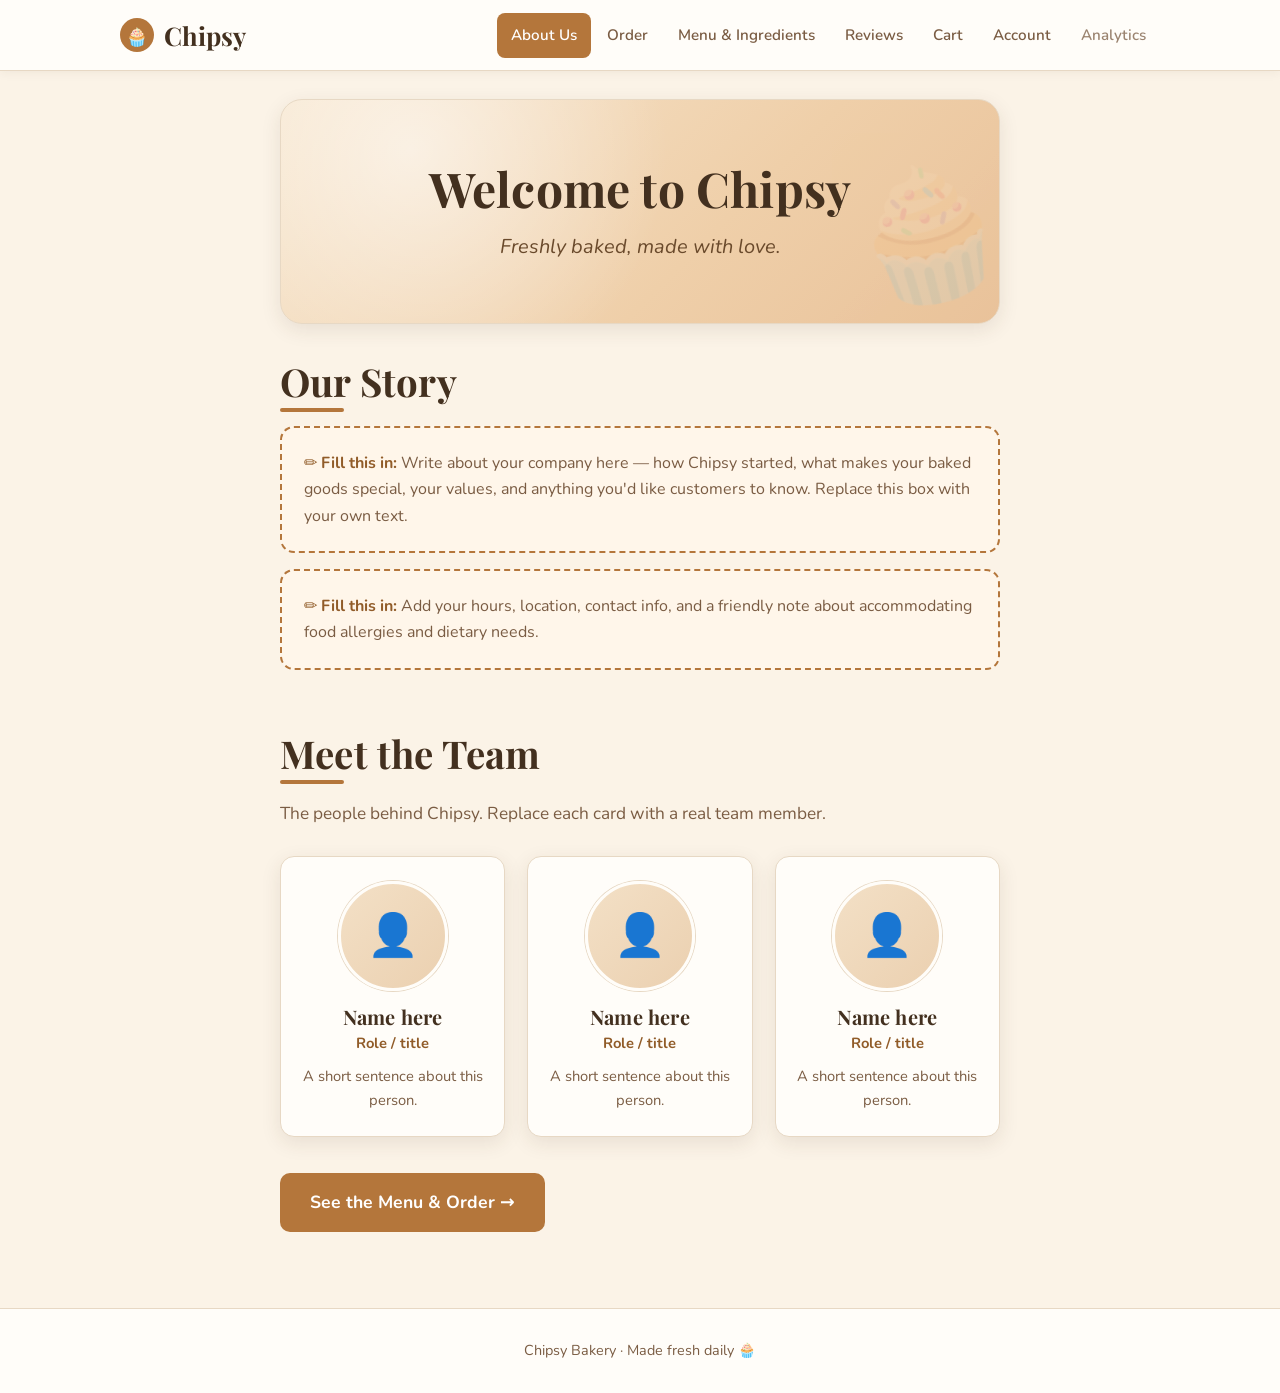
==== about.html @ 88dcda20 "Initial commit: Chipsy bakery website Multi-page static site: About/team, Order menu, Checkout with " ====
<!DOCTYPE html>
<html lang="en">
<head>
<meta charset="UTF-8">
<meta name="viewport" content="width=device-width, initial-scale=1.0">
<title>Chipsy Bakery — About Us</title>
<link rel="stylesheet" href="styles.css">
</head>
<body data-page="about">

<header class="topbar">
  <div class="topbar-inner">
    <a class="brand" href="about.html"><span class="logo">🧁</span> Chipsy</a>
    <nav class="tabs">
      <a href="about.html" class="active">About Us</a>
      <a href="menu.html">Order</a>
      <a href="descriptions.html">Menu &amp; Ingredients</a>
      <a href="reviews.html">Reviews</a>
      <a href="checkout.html">Cart <span class="cart-count" data-cart-count style="display:none">0</span></a>
      <a href="account.html">Account</a>
      <a href="analytics.html" class="private" title="Private – owners only">Analytics</a>
    </nav>
  </div>
</header>

<div class="wrap narrow">
  <div class="hero">
    <h1>Welcome to Chipsy</h1>
    <p>Freshly baked, made with love.</p>
  </div>

  <h2 class="page-title">Our Story</h2>

  <div class="fill-in">
    <strong>✏️ Fill this in:</strong> Write about your company here — how Chipsy
    started, what makes your baked goods special, your values, and anything you'd
    like customers to know. Replace this box with your own text.
  </div>

  <div class="fill-in">
    <strong>✏️ Fill this in:</strong> Add your hours, location, contact info,
    and a friendly note about accommodating food allergies and dietary needs.
  </div>

  <h2 class="page-title" style="margin-top:44px;">Meet the Team</h2>
  <p class="subtitle">The people behind Chipsy. Replace each card with a real team member.</p>

  <div class="team-grid">

    <!-- TEAM MEMBER — copy this block to add more people -->
    <div class="team-member">
      <div class="team-photo"><span>👤</span></div>
      <h3 class="team-name">Name here</h3>
      <p class="team-role">Role / title</p>
      <p class="team-bio">A short sentence about this person.</p>
    </div>

    <div class="team-member">
      <div class="team-photo"><span>👤</span></div>
      <h3 class="team-name">Name here</h3>
      <p class="team-role">Role / title</p>
      <p class="team-bio">A short sentence about this person.</p>
    </div>

    <div class="team-member">
      <div class="team-photo"><span>👤</span></div>
      <h3 class="team-name">Name here</h3>
      <p class="team-role">Role / title</p>
      <p class="team-bio">A short sentence about this person.</p>
    </div>
    <!-- end team member block -->

  </div>

  <p style="margin-top:36px;">
    <a class="btn big" href="menu.html">See the Menu &amp; Order →</a>
  </p>
</div>

<footer>Chipsy Bakery · Made fresh daily 🧁</footer>

<script src="data.js"></script>
<script src="app.js"></script>
</body>
</html>
---- styles.css ----
/* =====================================================================
   CHIPSY BAKERY — SHARED STYLES
   Warm, inviting bakery palette. Allergen labels use TEXT + shape
   (not color alone) so they stay readable for color-blind visitors.
   ===================================================================== */

/* Elegant bakery fonts (loads from the web; falls back gracefully offline).
   Playfair Display = graceful serif headings · Nunito = soft, friendly body */
@import url('https://fonts.googleapis.com/css2?family=Playfair+Display:wght@500;600;700&family=Nunito:wght@400;600;700;800&display=swap');

:root {
  --font-head: "Playfair Display", Georgia, "Times New Roman", serif;
  --font-body: "Nunito", "Segoe UI", system-ui, -apple-system, Helvetica, Arial, sans-serif;
  --cream:        #FBF3E7;   /* page background */
  --card:         #FFFDF9;   /* cards / panels  */
  --brown-dark:   #43301F;   /* headings + body text (high contrast) */
  --brown:        #7A5C43;   /* secondary text */
  --caramel:      #B4763B;   /* primary accent / buttons */
  --caramel-dark: #915C29;   /* button hover */
  --berry:        #98455A;   /* secondary accent */
  --sage:         #5F7351;   /* "safe/dietary" tags */
  --warn:         #B23A24;   /* allergen warning */
  --line:         #E7D8C4;   /* borders */
  --shadow:       0 6px 20px rgba(67, 48, 31, 0.10);
  --radius:       14px;
}

* { box-sizing: border-box; }

html { scroll-behavior: smooth; }

body {
  margin: 0;
  font-family: var(--font-body);
  color: var(--brown-dark);
  background: var(--cream);
  line-height: 1.65;
  -webkit-font-smoothing: antialiased;
}

h1, h2, h3 {
  font-family: var(--font-head);
  color: var(--brown-dark);
  line-height: 1.2;
  letter-spacing: .2px;
}

a { color: var(--caramel-dark); }

/* ---------- Top bar + tab navigation ---------- */
.topbar {
  background: var(--card);
  border-bottom: 1px solid var(--line);
  position: sticky;
  top: 0;
  z-index: 50;
  box-shadow: 0 2px 10px rgba(67,48,31,0.06);
}
.topbar-inner {
  max-width: 1080px;
  margin: 0 auto;
  padding: 0 20px;
  display: flex;
  align-items: center;
  flex-wrap: wrap;
  gap: 8px;
}
.brand {
  display: flex;
  align-items: center;
  gap: 10px;
  font-family: var(--font-head);
  font-size: 1.6rem;
  font-weight: 700;
  color: var(--brown-dark);
  text-decoration: none;
  padding: 14px 8px 14px 0;
  margin-right: auto;
}
.brand .logo {
  width: 34px; height: 34px;
  display: grid; place-items: center;
  background: var(--caramel);
  color: #fff; border-radius: 50%;
  font-size: 1.1rem;
}
.tabs { display: flex; flex-wrap: wrap; gap: 2px; }
.tabs a {
  display: inline-block;
  padding: 10px 14px;
  color: var(--brown);
  text-decoration: none;
  font-weight: 600;
  border-radius: 8px;
  font-size: 0.95rem;
  white-space: nowrap;
}
.tabs a:hover { background: var(--cream); color: var(--brown-dark); }
.tabs a.active { background: var(--caramel); color: #fff; }
.tabs a.private { color: var(--brown); opacity: .75; }
.cart-count {
  display: inline-block;
  min-width: 20px;
  padding: 0 6px;
  margin-left: 4px;
  background: var(--berry);
  color: #fff;
  border-radius: 20px;
  font-size: 0.78rem;
  text-align: center;
}

/* ---------- Layout ---------- */
.wrap { max-width: 1080px; margin: 0 auto; padding: 28px 20px 60px; }
.narrow { max-width: 760px; }

.hero {
  position: relative;
  background:
    radial-gradient(circle at 18% 22%, rgba(255,255,255,.55), transparent 42%),
    linear-gradient(135deg, #F7E6CE 0%, #EFCFA9 60%, #E9C29A 100%);
  border-radius: 22px;
  padding: 60px 40px;
  margin-bottom: 34px;
  border: 1px solid var(--line);
  text-align: center;
  overflow: hidden;
  box-shadow: var(--shadow);
}
.hero::after {
  content: "🧁";
  position: absolute;
  right: -10px; bottom: -18px;
  font-size: 8rem;
  opacity: .12;
  transform: rotate(-12deg);
}
.hero h1 { margin: 0 0 12px; font-size: 3rem; font-weight: 700; }
.hero p { margin: 0 auto; color: #6a4a2c; font-size: 1.25rem; font-style: italic; max-width: 520px; }

.page-title {
  margin: 0 0 6px;
  font-size: 2.4rem;
  position: relative;
  display: inline-block;
}
.page-title::after {
  content: "";
  position: absolute;
  left: 0; bottom: -8px;
  width: 64px; height: 4px;
  background: var(--caramel);
  border-radius: 4px;
}
.subtitle { color: var(--brown); margin: 18px 0 28px; font-size: 1.08rem; }

/* ---------- Cards & grids ---------- */
.grid {
  display: grid;
  grid-template-columns: repeat(auto-fill, minmax(300px, 1fr));
  gap: 24px;
}
/* Order page: one full-width horizontal card per row */
.menu-grid { grid-template-columns: 1fr; }
.card {
  background: var(--card);
  border: 1px solid var(--line);
  border-radius: var(--radius);
  padding: 20px;
  box-shadow: var(--shadow);
}
.card h3 { margin: 0 0 6px; font-size: 1.35rem; }
.price { color: var(--caramel-dark); font-weight: 800; font-size: 1.2rem; }

/* Image-forward product cards (menu + descriptions) */
.product-card {
  padding: 0;
  overflow: hidden;
  display: flex;
  flex-direction: column;
  transition: transform .18s ease, box-shadow .18s ease;
}
.product-card:hover {
  transform: translateY(-4px);
  box-shadow: 0 14px 30px rgba(67, 48, 31, 0.16);
}
.card-img {
  aspect-ratio: 4 / 3;
  width: 100%;
  background: linear-gradient(135deg, #F3E0C6, #EBD0B0);
  display: grid;
  place-items: center;
  overflow: hidden;
  border-bottom: 1px solid var(--line);
}
/* gentle variety so placeholder cards don't look identical */
.grid .product-card:nth-child(3n+1) .card-img { background: linear-gradient(135deg, #F6E3CB, #EAD0AE); }
.grid .product-card:nth-child(3n+2) .card-img { background: linear-gradient(135deg, #F3DCD0, #E9C6B4); }
.grid .product-card:nth-child(3n+3) .card-img { background: linear-gradient(135deg, #EFE5D2, #DDCBA9); }
.card-img img {
  width: 100%;
  height: 100%;
  object-fit: cover;
  display: block;
}
.card-img .placeholder {
  text-align: center;
  color: #B79876;
  font-family: var(--font-body);
}
.card-img .placeholder .emoji { font-size: 2.6rem; display: block; }
.card-img .placeholder .hint { font-size: .78rem; letter-spacing: .03em; }
.card-body { padding: 20px; display: flex; flex-direction: column; flex: 1; }
.card-body .desc { color: var(--brown); flex: 1; }

/* Horizontal variant: picture beside the text (used on the Order page) */
.product-card.row { flex-direction: row; align-items: stretch; }
.product-card.row .card-img {
  aspect-ratio: auto;
  flex: 0 0 260px;
  width: 260px;
  border-bottom: none;
  border-right: 1px solid var(--line);
}
.product-card.row .card-body { justify-content: center; }
@media (max-width: 560px) {
  .product-card.row { flex-direction: column; }
  .product-card.row .card-img {
    flex: none; width: 100%; aspect-ratio: 16 / 9;
    border-right: none; border-bottom: 1px solid var(--line);
  }
}
.card-head {
  display: flex; justify-content: space-between; align-items: baseline; gap: 10px;
}
.card-head h3 { margin: 0; }

/* ---------- Team members (About page) ---------- */
.team-grid {
  display: grid;
  grid-template-columns: repeat(auto-fill, minmax(200px, 1fr));
  gap: 22px;
  margin-top: 8px;
}
.team-member {
  background: var(--card);
  border: 1px solid var(--line);
  border-radius: var(--radius);
  padding: 24px 18px;
  text-align: center;
  box-shadow: var(--shadow);
  transition: transform .18s ease, box-shadow .18s ease;
}
.team-member:hover { transform: translateY(-4px); box-shadow: 0 14px 30px rgba(67,48,31,.16); }
.team-photo {
  width: 110px; height: 110px;
  margin: 0 auto 14px;
  border-radius: 50%;
  overflow: hidden;
  background: linear-gradient(135deg, #F3E0C6, #EBD0B0);
  border: 3px solid var(--card);
  box-shadow: 0 0 0 1px var(--line);
  display: grid; place-items: center;
  font-size: 2.6rem; color: #B79876;
}
.team-photo img { width: 100%; height: 100%; object-fit: cover; }
.team-name { margin: 0 0 2px; font-size: 1.25rem; }
.team-role { margin: 0 0 8px; color: var(--caramel-dark); font-weight: 700; font-size: .92rem; }
.team-bio { margin: 0; color: var(--brown); font-size: .92rem; }

/* ---------- Buttons ---------- */
.btn {
  display: inline-block;
  background: var(--caramel);
  color: #fff;
  border: none;
  padding: 12px 22px;
  font-size: 1rem;
  font-weight: 700;
  border-radius: 10px;
  cursor: pointer;
  text-decoration: none;
  transition: background .15s ease;
}
.btn:hover { background: var(--caramel-dark); }
.btn.secondary { background: #fff; color: var(--brown-dark); border: 1px solid var(--line); }
.btn.secondary:hover { background: var(--cream); }
.btn.berry { background: var(--berry); }
.btn.berry:hover { background: #7d374a; }
.btn.big { padding: 15px 30px; font-size: 1.1rem; }
.btn:disabled { opacity: .5; cursor: not-allowed; }

/* ---------- Quantity control ---------- */
.qty-row { display: flex; align-items: center; gap: 10px; margin-top: 14px; }
.qty-row label { font-weight: 600; color: var(--brown); font-size: .9rem; }
select, input[type="text"], input[type="email"], input[type="tel"], textarea {
  font-family: inherit;
  font-size: 1rem;
  padding: 9px 12px;
  border: 1px solid var(--line);
  border-radius: 8px;
  background: #fff;
  color: var(--brown-dark);
}
select:focus, input:focus, textarea:focus {
  outline: 2px solid var(--caramel);
  outline-offset: 1px;
}

/* ---------- Allergen + dietary tags ---------- */
.tags { display: flex; flex-wrap: wrap; gap: 6px; margin-top: 12px; }
.tag {
  font-size: 0.75rem;
  font-weight: 700;
  padding: 3px 9px;
  border-radius: 20px;
  border: 1px solid;
  letter-spacing: .02em;
}
.tag.allergen {
  color: var(--warn);
  border-color: var(--warn);
  background: #FBEAE6;
}
.tag.allergen::before { content: "⚠ "; }
.tag.dietary {
  color: var(--sage);
  border-color: var(--sage);
  background: #ECF1E7;
}
.tag.dietary::before { content: "✓ "; }

.allergy-note {
  background: #FBEAE6;
  border: 1px solid var(--warn);
  border-radius: var(--radius);
  padding: 14px 18px;
  margin: 22px 0;
  color: #7d2a1a;
  font-size: 0.95rem;
}

/* ---------- Fill-in placeholders (for the owner) ---------- */
.fill-in {
  border: 2px dashed var(--caramel);
  background: #FFF6EA;
  border-radius: var(--radius);
  padding: 22px;
  color: var(--brown);
  margin: 16px 0;
}
.fill-in strong { color: var(--caramel-dark); }

/* ---------- Cart / checkout ---------- */
.cart-line {
  display: flex; align-items: center; gap: 12px;
  padding: 14px 0; border-bottom: 1px solid var(--line);
}
.cart-line .name { font-weight: 600; flex: 1; }
.cart-line .line-total { font-weight: 700; color: var(--caramel-dark); min-width: 80px; text-align: right; }
.cart-total {
  display: flex; justify-content: space-between;
  font-size: 1.35rem; font-weight: 700; margin-top: 18px;
  font-family: var(--font-head);
}
.field { margin-bottom: 16px; }
.field label { display: block; font-weight: 600; margin-bottom: 6px; }
.field input, .field textarea, .field select { width: 100%; }
.fulfillment { display: flex; gap: 14px; flex-wrap: wrap; }
.fulfillment label {
  flex: 1; min-width: 160px;
  border: 2px solid var(--line); border-radius: var(--radius);
  padding: 16px; cursor: pointer; background: #fff; font-weight: 600;
  display: flex; align-items: center; gap: 10px;
}
.fulfillment input:checked + span { color: var(--caramel-dark); }
.fulfillment label:has(input:checked) { border-color: var(--caramel); background: #FFF6EA; }

.empty { text-align: center; color: var(--brown); padding: 40px 10px; }

/* Purchase bar: running total shown next to the Purchase button */
.purchase-bar {
  display: flex;
  align-items: center;
  justify-content: center;
  gap: 18px;
  flex-wrap: wrap;
  margin-top: 36px;
}
.purchase-total {
  font-family: var(--font-head);
  font-size: 1.5rem;
  font-weight: 700;
  color: var(--brown-dark);
}

/* ---------- Reviews ---------- */
.stars { color: var(--caramel); letter-spacing: 2px; font-size: 1.15rem; }
.review { border-bottom: 1px solid var(--line); padding: 18px 0; }
.review .who { font-weight: 700; }
.review .date { color: var(--brown); font-size: .85rem; }

/* Optional customer photo attached to a review */
.review-photo {
  display: block;
  max-width: 260px;
  width: 100%;
  border-radius: 12px;
  border: 1px solid var(--line);
  margin: 10px 0 4px;
  box-shadow: var(--shadow);
}

/* Replies (owner or customer responses under a review) */
.replies { margin: 10px 0 0; }
.reply {
  border-left: 3px solid var(--caramel);
  background: var(--cream);
  border-radius: 0 8px 8px 0;
  padding: 10px 14px;
  margin: 8px 0 8px 12px;
}
.reply .who { font-weight: 700; font-size: .92rem; }
.reply .date { font-weight: 400; }
.reply-form { display: flex; gap: 8px; align-items: flex-start; margin: 10px 0 0 12px; }
.reply-form textarea { flex: 1; }
.reply-login { margin: 8px 0 0 12px; font-size: .9rem; color: var(--brown); }

/* ---------- Analytics ---------- */
.stat-grid { display: grid; grid-template-columns: repeat(auto-fit,minmax(180px,1fr)); gap: 16px; margin-bottom: 26px; }
.stat { background: var(--card); border:1px solid var(--line); border-radius: var(--radius); padding: 20px; box-shadow: var(--shadow); }
.stat .num { font-size: 2rem; font-weight: 800; font-family: var(--font-head); color: var(--caramel-dark); }
.stat .lbl { color: var(--brown); font-size: .9rem; }
table { width: 100%; border-collapse: collapse; background: var(--card); border-radius: var(--radius); overflow: hidden; box-shadow: var(--shadow); }
th, td { text-align: left; padding: 12px 16px; border-bottom: 1px solid var(--line); }
th { background: #F3E3CE; font-family: var(--font-head); }
tr:last-child td { border-bottom: none; }

/* ---------- Toast ---------- */
.toast {
  position: fixed; bottom: 24px; left: 50%; transform: translateX(-50%);
  background: var(--brown-dark); color: #fff; padding: 12px 22px;
  border-radius: 30px; box-shadow: var(--shadow); z-index: 100;
  opacity: 0; pointer-events: none; transition: opacity .25s, transform .25s;
}
.toast.show { opacity: 1; transform: translateX(-50%) translateY(-4px); }

footer {
  text-align: center; color: var(--brown); font-size: .9rem;
  padding: 30px 20px; border-top: 1px solid var(--line); background: var(--card);
}

@media (max-width: 640px) {
  .brand { font-size: 1.25rem; }
  .hero { padding: 30px 20px; }
  .hero h1 { font-size: 1.7rem; }
}
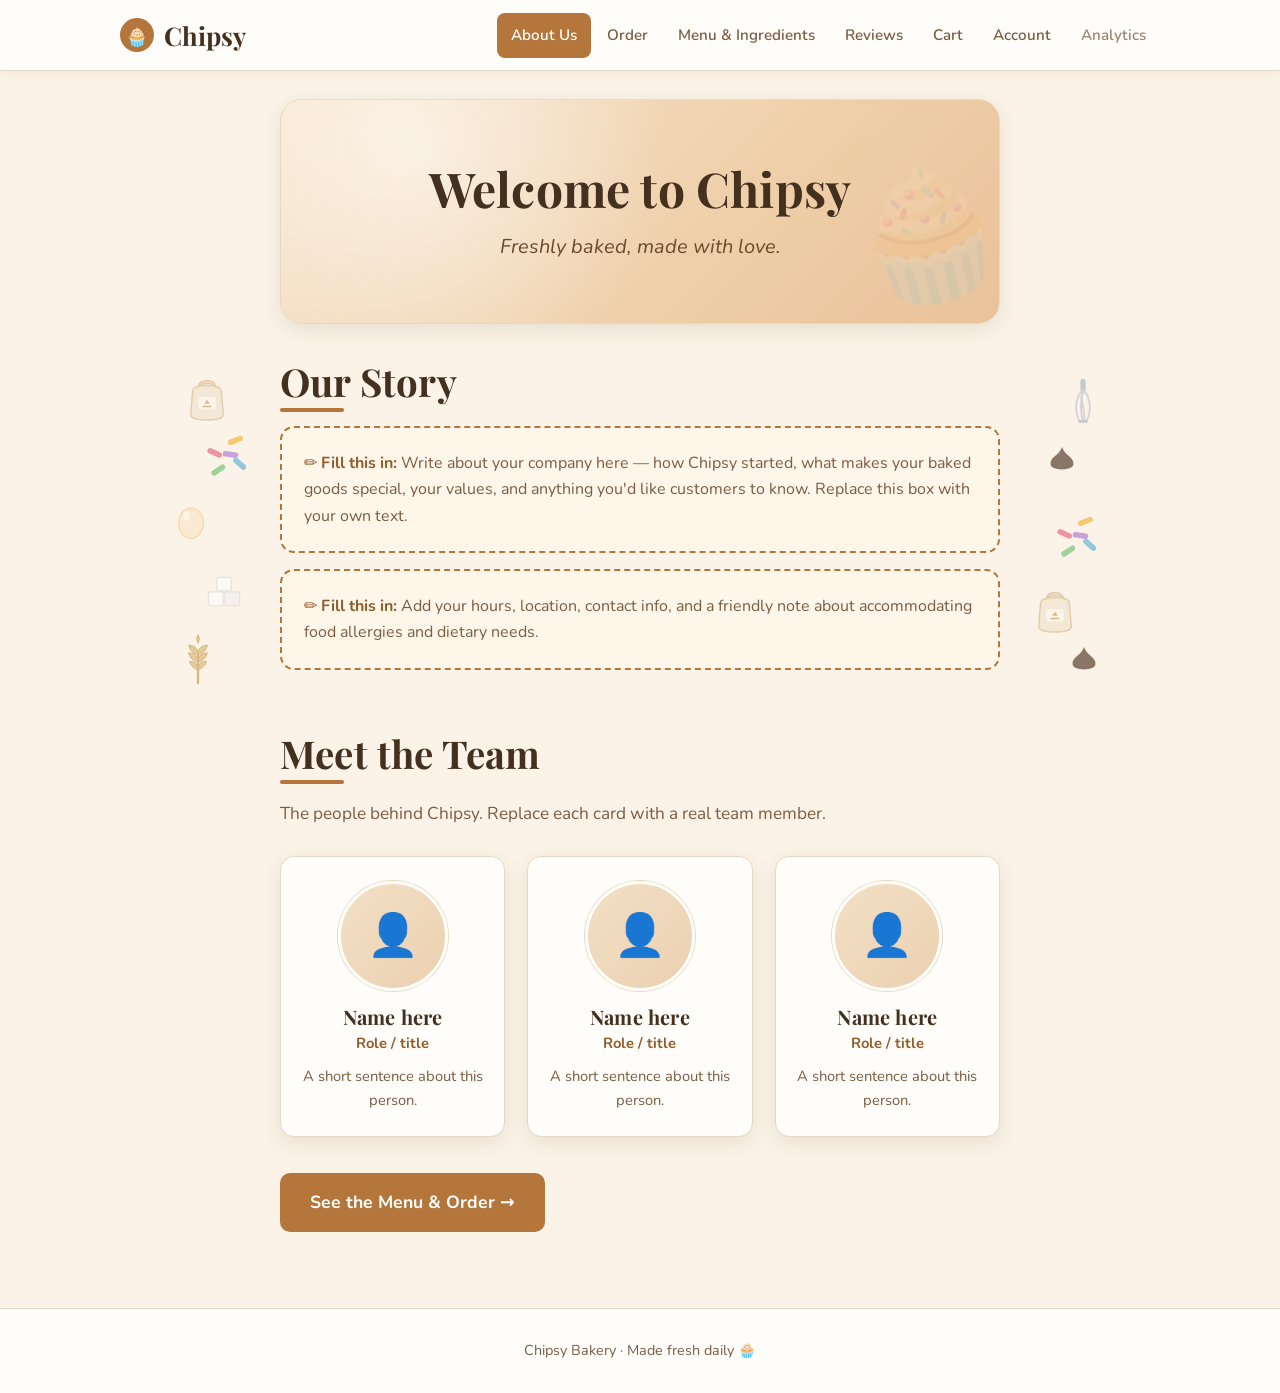
==== commit 2e118321: "Add scattered baking-ingredient decorations to Our Story - New flat/graphic SVG icons: flour sack, s" ====
--- a/about.html
+++ b/about.html
@@ -29,18 +29,39 @@
     <p>Freshly baked, made with love.</p>
   </div>
 
-  <h2 class="page-title">Our Story</h2>
+  <section class="story-section">
 
-  <div class="fill-in">
-    <strong>✏️ Fill this in:</strong> Write about your company here — how Chipsy
-    started, what makes your baked goods special, your values, and anything you'd
-    like customers to know. Replace this box with your own text.
-  </div>
+    <!-- Scattered baking ingredients (flat graphic style) -->
+    <div class="decorations">
+      <!-- Left side -->
+      <img src="images/flour-sack.svg"     class="decor flour d1"    alt="">
+      <img src="images/sprinkles.svg"      class="decor sprinkle d2" alt="">
+      <img src="images/egg.svg"            class="decor egg d3"      alt="">
+      <img src="images/sugar-cubes.svg"    class="decor sugar d4"    alt="">
+      <img src="images/wheat.svg"          class="decor wheat d5"    alt="">
 
-  <div class="fill-in">
-    <strong>✏️ Fill this in:</strong> Add your hours, location, contact info,
-    and a friendly note about accommodating food allergies and dietary needs.
-  </div>
+      <!-- Right side -->
+      <img src="images/whisk.svg"          class="decor whisk d6"    alt="">
+      <img src="images/chocolate-chip.svg" class="decor chip d7"     alt="">
+      <img src="images/sprinkles.svg"      class="decor sprinkle d8" alt="">
+      <img src="images/flour-sack.svg"     class="decor flour d9"    alt="">
+      <img src="images/chocolate-chip.svg" class="decor chip d10"    alt="">
+    </div>
+
+    <h2 class="page-title">Our Story</h2>
+
+    <div class="fill-in">
+      <strong>✏️ Fill this in:</strong> Write about your company here — how Chipsy
+      started, what makes your baked goods special, your values, and anything you'd
+      like customers to know. Replace this box with your own text.
+    </div>
+
+    <div class="fill-in">
+      <strong>✏️ Fill this in:</strong> Add your hours, location, contact info,
+      and a friendly note about accommodating food allergies and dietary needs.
+    </div>
+
+  </section>
 
   <h2 class="page-title" style="margin-top:44px;">Meet the Team</h2>
   <p class="subtitle">The people behind Chipsy. Replace each card with a real team member.</p>
--- a/styles.css
+++ b/styles.css
@@ -36,6 +36,7 @@
   background: var(--cream);
   line-height: 1.65;
   -webkit-font-smoothing: antialiased;
+  overflow-x: clip;   /* keep side decorations from adding a scrollbar */
 }
 
 h1, h2, h3 {
@@ -235,6 +236,52 @@
 }
 .card-head h3 { margin: 0; }
 
+/* ---------- Floating decorative ingredients (Our Story section) ---------- */
+.story-section { position: relative; }
+.decorations {
+  position: absolute;
+  top: 0; bottom: 0;
+  left: -110px;          /* reach out into the side margins */
+  right: -110px;
+  pointer-events: none;  /* never blocks clicks/typing */
+  z-index: 0;
+}
+.story-section > *:not(.decorations) { position: relative; z-index: 1; }
+.decor {
+  position: absolute;
+  opacity: .55;
+  animation: floaty 9s ease-in-out infinite;
+  will-change: transform;
+}
+.decor.chip     { width: 28px; opacity: .6; }
+.decor.sprinkle { width: 50px; opacity: .65; }
+.decor.sugar    { width: 44px; opacity: .6; }
+.decor.flour    { width: 46px; opacity: .7; }
+.decor.egg      { width: 30px; opacity: .7; }
+.decor.whisk    { width: 26px; opacity: .7; }
+.decor.wheat    { width: 32px; opacity: .7; }
+
+@keyframes floaty {
+  0%, 100% { transform: translateY(0)     rotate(0deg); }
+  50%      { transform: translateY(-14px) rotate(10deg); }
+}
+
+/* scattered down the left margin */
+.d1 { top: 4%;  left: 14px; animation-delay: 0s;   }
+.d2 { top: 24%; left: 34px; animation-delay: 1.1s; }
+.d3 { top: 46%; left: 6px;  animation-delay: 2.2s; }
+.d4 { top: 68%; left: 32px; animation-delay: .5s;  }
+.d5 { top: 88%; left: 12px; animation-delay: 1.7s; }
+/* scattered down the right margin */
+.d6  { top: 6%;  right: 14px; animation-delay: .8s;  }
+.d7  { top: 28%; right: 34px; animation-delay: 2.4s; }
+.d8  { top: 50%; right: 6px;  animation-delay: .3s;  }
+.d9  { top: 72%; right: 32px; animation-delay: 1.4s; }
+.d10 { top: 92%; right: 12px; animation-delay: 2.7s; }
+
+/* only show when the screen is wide enough to have room in the margins */
+@media (max-width: 980px) { .decorations { display: none; } }
+
 /* ---------- Team members (About page) ---------- */
 .team-grid {
   display: grid;
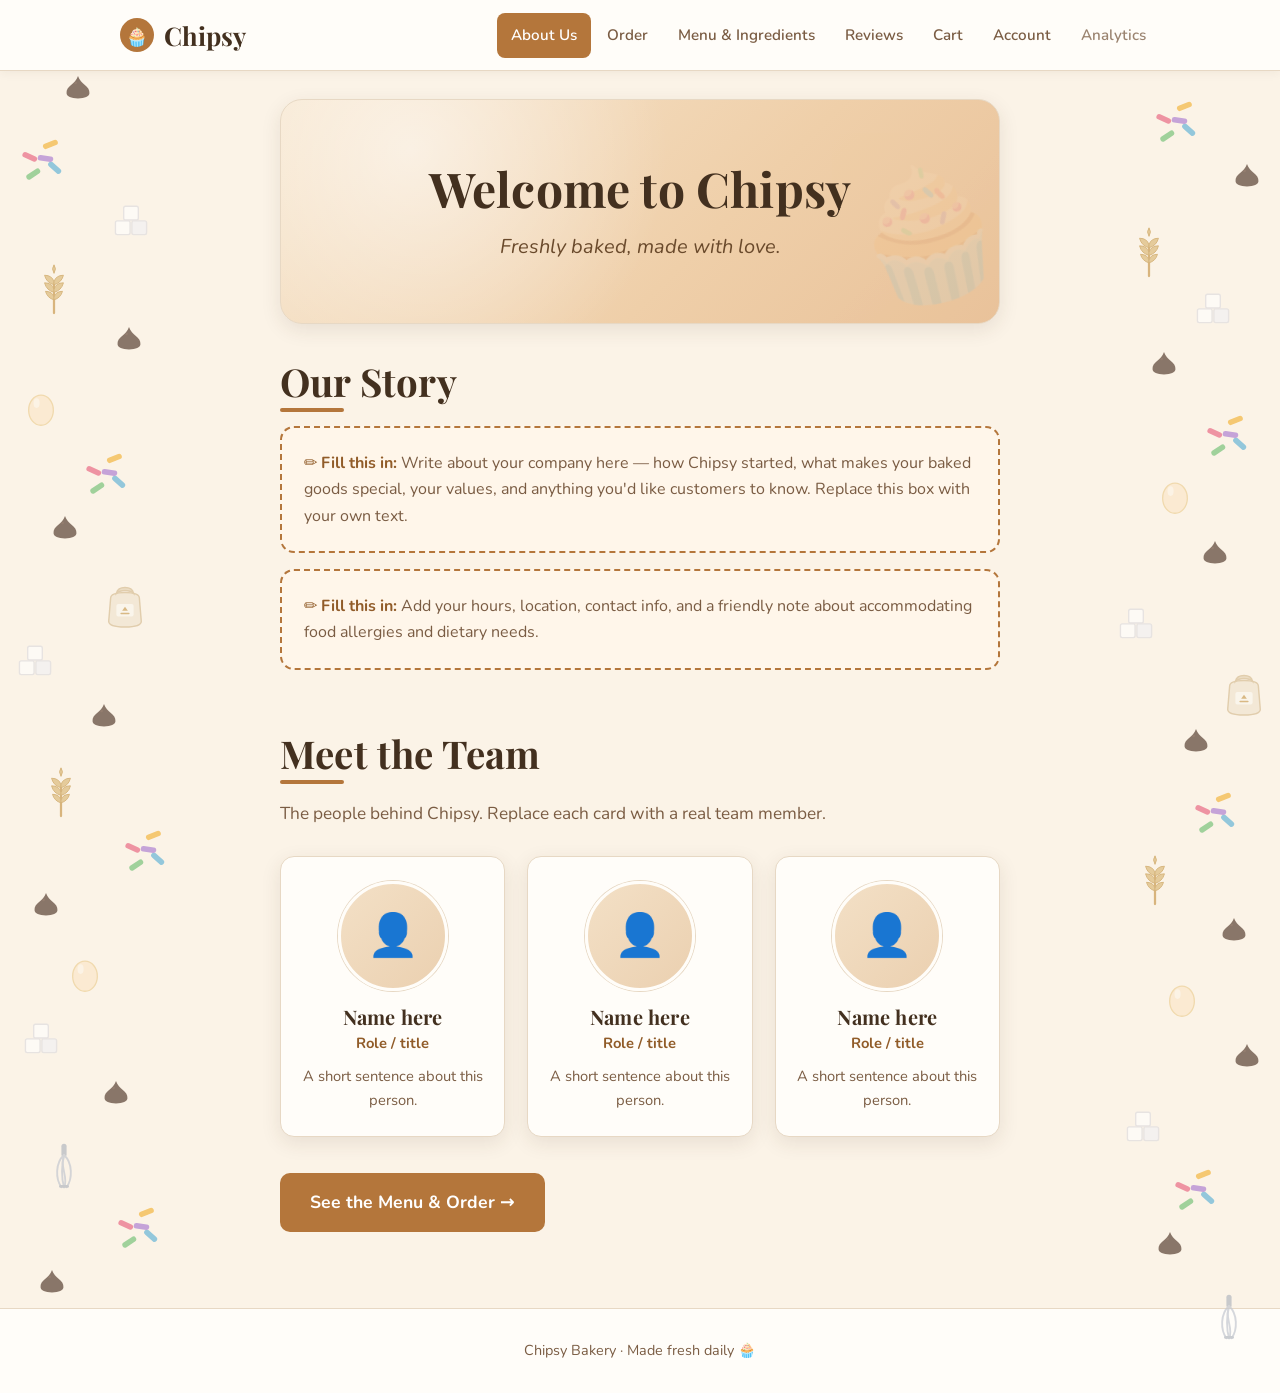
==== commit d9489bb0: "Fill both page sides with scattered baking-ingredient decorations - Decoration layer now spans the f" ====
--- a/about.html
+++ b/about.html
@@ -24,29 +24,60 @@
 </header>
 
 <div class="wrap narrow">
+
+  <!-- Scattered baking ingredients down both sides (flat graphic style) -->
+  <div class="decorations">
+    <!-- Left edge -->
+    <img src="images/chocolate-chip.svg" class="decor chip d1"     alt="">
+    <img src="images/sprinkles.svg"      class="decor sprinkle d2" alt="">
+    <img src="images/sugar-cubes.svg"    class="decor sugar d3"    alt="">
+    <img src="images/wheat.svg"          class="decor wheat d4"    alt="">
+    <img src="images/chocolate-chip.svg" class="decor chip d5"     alt="">
+    <img src="images/egg.svg"            class="decor egg d6"      alt="">
+    <img src="images/sprinkles.svg"      class="decor sprinkle d7" alt="">
+    <img src="images/chocolate-chip.svg" class="decor chip d8"     alt="">
+    <img src="images/flour-sack.svg"     class="decor flour d9"    alt="">
+    <img src="images/sugar-cubes.svg"    class="decor sugar d10"   alt="">
+    <img src="images/chocolate-chip.svg" class="decor chip d11"    alt="">
+    <img src="images/wheat.svg"          class="decor wheat d12"   alt="">
+    <img src="images/sprinkles.svg"      class="decor sprinkle d13" alt="">
+    <img src="images/chocolate-chip.svg" class="decor chip d14"    alt="">
+    <img src="images/egg.svg"            class="decor egg d15"     alt="">
+    <img src="images/sugar-cubes.svg"    class="decor sugar d16"   alt="">
+    <img src="images/chocolate-chip.svg" class="decor chip d17"    alt="">
+    <img src="images/whisk.svg"          class="decor whisk d18"   alt="">
+    <img src="images/sprinkles.svg"      class="decor sprinkle d19" alt="">
+    <img src="images/chocolate-chip.svg" class="decor chip d20"    alt="">
+
+    <!-- Right edge -->
+    <img src="images/sprinkles.svg"      class="decor sprinkle d21" alt="">
+    <img src="images/chocolate-chip.svg" class="decor chip d22"    alt="">
+    <img src="images/wheat.svg"          class="decor wheat d23"   alt="">
+    <img src="images/sugar-cubes.svg"    class="decor sugar d24"   alt="">
+    <img src="images/chocolate-chip.svg" class="decor chip d25"    alt="">
+    <img src="images/sprinkles.svg"      class="decor sprinkle d26" alt="">
+    <img src="images/egg.svg"            class="decor egg d27"     alt="">
+    <img src="images/chocolate-chip.svg" class="decor chip d28"    alt="">
+    <img src="images/sugar-cubes.svg"    class="decor sugar d29"   alt="">
+    <img src="images/flour-sack.svg"     class="decor flour d30"   alt="">
+    <img src="images/chocolate-chip.svg" class="decor chip d31"    alt="">
+    <img src="images/sprinkles.svg"      class="decor sprinkle d32" alt="">
+    <img src="images/wheat.svg"          class="decor wheat d33"   alt="">
+    <img src="images/chocolate-chip.svg" class="decor chip d34"    alt="">
+    <img src="images/egg.svg"            class="decor egg d35"     alt="">
+    <img src="images/chocolate-chip.svg" class="decor chip d36"    alt="">
+    <img src="images/sugar-cubes.svg"    class="decor sugar d37"   alt="">
+    <img src="images/sprinkles.svg"      class="decor sprinkle d38" alt="">
+    <img src="images/chocolate-chip.svg" class="decor chip d39"    alt="">
+    <img src="images/whisk.svg"          class="decor whisk d40"   alt="">
+  </div>
+
   <div class="hero">
     <h1>Welcome to Chipsy</h1>
     <p>Freshly baked, made with love.</p>
   </div>
 
   <section class="story-section">
-
-    <!-- Scattered baking ingredients (flat graphic style) -->
-    <div class="decorations">
-      <!-- Left side -->
-      <img src="images/flour-sack.svg"     class="decor flour d1"    alt="">
-      <img src="images/sprinkles.svg"      class="decor sprinkle d2" alt="">
-      <img src="images/egg.svg"            class="decor egg d3"      alt="">
-      <img src="images/sugar-cubes.svg"    class="decor sugar d4"    alt="">
-      <img src="images/wheat.svg"          class="decor wheat d5"    alt="">
-
-      <!-- Right side -->
-      <img src="images/whisk.svg"          class="decor whisk d6"    alt="">
-      <img src="images/chocolate-chip.svg" class="decor chip d7"     alt="">
-      <img src="images/sprinkles.svg"      class="decor sprinkle d8" alt="">
-      <img src="images/flour-sack.svg"     class="decor flour d9"    alt="">
-      <img src="images/chocolate-chip.svg" class="decor chip d10"    alt="">
-    </div>
 
     <h2 class="page-title">Our Story</h2>
 
--- a/styles.css
+++ b/styles.css
@@ -112,7 +112,7 @@
 }
 
 /* ---------- Layout ---------- */
-.wrap { max-width: 1080px; margin: 0 auto; padding: 28px 20px 60px; }
+.wrap { max-width: 1080px; margin: 0 auto; padding: 28px 20px 60px; position: relative; }
 .narrow { max-width: 760px; }
 
 .hero {
@@ -240,9 +240,10 @@
 .story-section { position: relative; }
 .decorations {
   position: absolute;
-  top: 0; bottom: 0;
-  left: -110px;          /* reach out into the side margins */
-  right: -110px;
+  top: -10px; bottom: -10px;
+  left: 50%;
+  width: 100vw;          /* break out to the full screen width */
+  transform: translateX(-50%);
   pointer-events: none;  /* never blocks clicks/typing */
   z-index: 0;
 }
@@ -261,23 +262,55 @@
 .decor.whisk    { width: 26px; opacity: .7; }
 .decor.wheat    { width: 32px; opacity: .7; }
 
+/* each ingredient keeps its own base tilt (--r) plus a gentle wobble */
 @keyframes floaty {
-  0%, 100% { transform: translateY(0)     rotate(0deg); }
-  50%      { transform: translateY(-14px) rotate(10deg); }
-}
-
-/* scattered down the left margin */
-.d1 { top: 4%;  left: 14px; animation-delay: 0s;   }
-.d2 { top: 24%; left: 34px; animation-delay: 1.1s; }
-.d3 { top: 46%; left: 6px;  animation-delay: 2.2s; }
-.d4 { top: 68%; left: 32px; animation-delay: .5s;  }
-.d5 { top: 88%; left: 12px; animation-delay: 1.7s; }
-/* scattered down the right margin */
-.d6  { top: 6%;  right: 14px; animation-delay: .8s;  }
-.d7  { top: 28%; right: 34px; animation-delay: 2.4s; }
-.d8  { top: 50%; right: 6px;  animation-delay: .3s;  }
-.d9  { top: 72%; right: 32px; animation-delay: 1.4s; }
-.d10 { top: 92%; right: 12px; animation-delay: 2.7s; }
+  0%, 100% { transform: translateY(0)     rotate(var(--r, 0deg)); }
+  50%      { transform: translateY(-13px) rotate(calc(var(--r, 0deg) + 8deg)); }
+}
+
+/* --- packed down the LEFT edge of the screen --- */
+.d1  { top: 1%;  left: 5vw;   --r: 10deg;  animation-delay: 0s;   }
+.d2  { top: 6%;  left: 1.5vw; --r: -14deg; animation-delay: 1.3s; animation-duration: 11s; }
+.d3  { top: 11%; left: 8.5vw; --r: 18deg;  animation-delay: .6s;  }
+.d4  { top: 16%; left: 3vw;   --r: -6deg;  animation-delay: 2.2s; animation-duration: 8s; }
+.d5  { top: 21%; left: 9vw;   --r: 24deg;  animation-delay: 1.0s; }
+.d6  { top: 26%; left: 2vw;   --r: -20deg; animation-delay: 2.6s; }
+.d7  { top: 31%; left: 6.5vw; --r: 12deg;  animation-delay: .4s;  animation-duration: 10.5s; }
+.d8  { top: 36%; left: 4vw;   --r: -10deg; animation-delay: 1.7s; }
+.d9  { top: 41%; left: 8vw;   --r: 26deg;  animation-delay: .9s;  animation-duration: 8.5s; }
+.d10 { top: 46%; left: 1vw;   --r: -24deg; animation-delay: 2.1s; }
+.d11 { top: 51%; left: 7vw;   --r: 8deg;   animation-delay: 1.4s; }
+.d12 { top: 56%; left: 3.5vw; --r: 16deg;  animation-delay: .7s;  animation-duration: 11s; }
+.d13 { top: 61%; left: 9.5vw; --r: -18deg; animation-delay: 2.0s; }
+.d14 { top: 66%; left: 2.5vw; --r: 6deg;   animation-delay: 1.1s; animation-duration: 8s; }
+.d15 { top: 71%; left: 5.5vw; --r: 22deg;  animation-delay: 2.5s; }
+.d16 { top: 76%; left: 1.5vw; --r: -12deg; animation-delay: .3s;  }
+.d17 { top: 81%; left: 8vw;   --r: 20deg;  animation-delay: 1.6s; animation-duration: 10s; }
+.d18 { top: 86%; left: 4vw;   --r: -8deg;  animation-delay: .5s;  }
+.d19 { top: 91%; left: 9vw;   --r: 14deg;  animation-delay: 2.3s; }
+.d20 { top: 96%; left: 3vw;   --r: -22deg; animation-delay: 1.9s; }
+
+/* --- packed down the RIGHT edge of the screen --- */
+.d21 { top: 3%;  right: 6vw;   --r: -8deg;  animation-delay: .7s;  }
+.d22 { top: 8%;  right: 1.5vw; --r: 16deg;  animation-delay: 2.0s; animation-duration: 11s; }
+.d23 { top: 13%; right: 9vw;   --r: -20deg; animation-delay: 1.1s; }
+.d24 { top: 18%; right: 3.5vw; --r: 8deg;   animation-delay: 2.5s; animation-duration: 8s; }
+.d25 { top: 23%; right: 8vw;   --r: -14deg; animation-delay: .3s;  }
+.d26 { top: 28%; right: 2vw;   --r: 22deg;  animation-delay: 1.6s; animation-duration: 10s; }
+.d27 { top: 33%; right: 7vw;   --r: -6deg;  animation-delay: .5s;  }
+.d28 { top: 38%; right: 4vw;   --r: 15deg;  animation-delay: 2.3s; }
+.d29 { top: 43%; right: 9.5vw; --r: -26deg; animation-delay: 1.0s; animation-duration: 8.5s; }
+.d30 { top: 48%; right: 1vw;   --r: 11deg;  animation-delay: 1.9s; }
+.d31 { top: 53%; right: 5.5vw; --r: -10deg; animation-delay: .8s;  }
+.d32 { top: 58%; right: 3vw;   --r: 18deg;  animation-delay: 2.4s; animation-duration: 11s; }
+.d33 { top: 63%; right: 8.5vw; --r: -16deg; animation-delay: 1.2s; }
+.d34 { top: 68%; right: 2.5vw; --r: 7deg;   animation-delay: 2.1s; animation-duration: 8s; }
+.d35 { top: 73%; right: 6.5vw; --r: -22deg; animation-delay: .4s;  }
+.d36 { top: 78%; right: 1.5vw; --r: 13deg;  animation-delay: 1.5s; }
+.d37 { top: 83%; right: 9vw;   --r: -9deg;  animation-delay: .6s;  animation-duration: 10s; }
+.d38 { top: 88%; right: 4.5vw; --r: 20deg;  animation-delay: 2.2s; }
+.d39 { top: 93%; right: 7.5vw; --r: -24deg; animation-delay: 1.3s; }
+.d40 { top: 98%; right: 3vw;   --r: 9deg;   animation-delay: 1.8s; }
 
 /* only show when the screen is wide enough to have room in the margins */
 @media (max-width: 980px) { .decorations { display: none; } }
